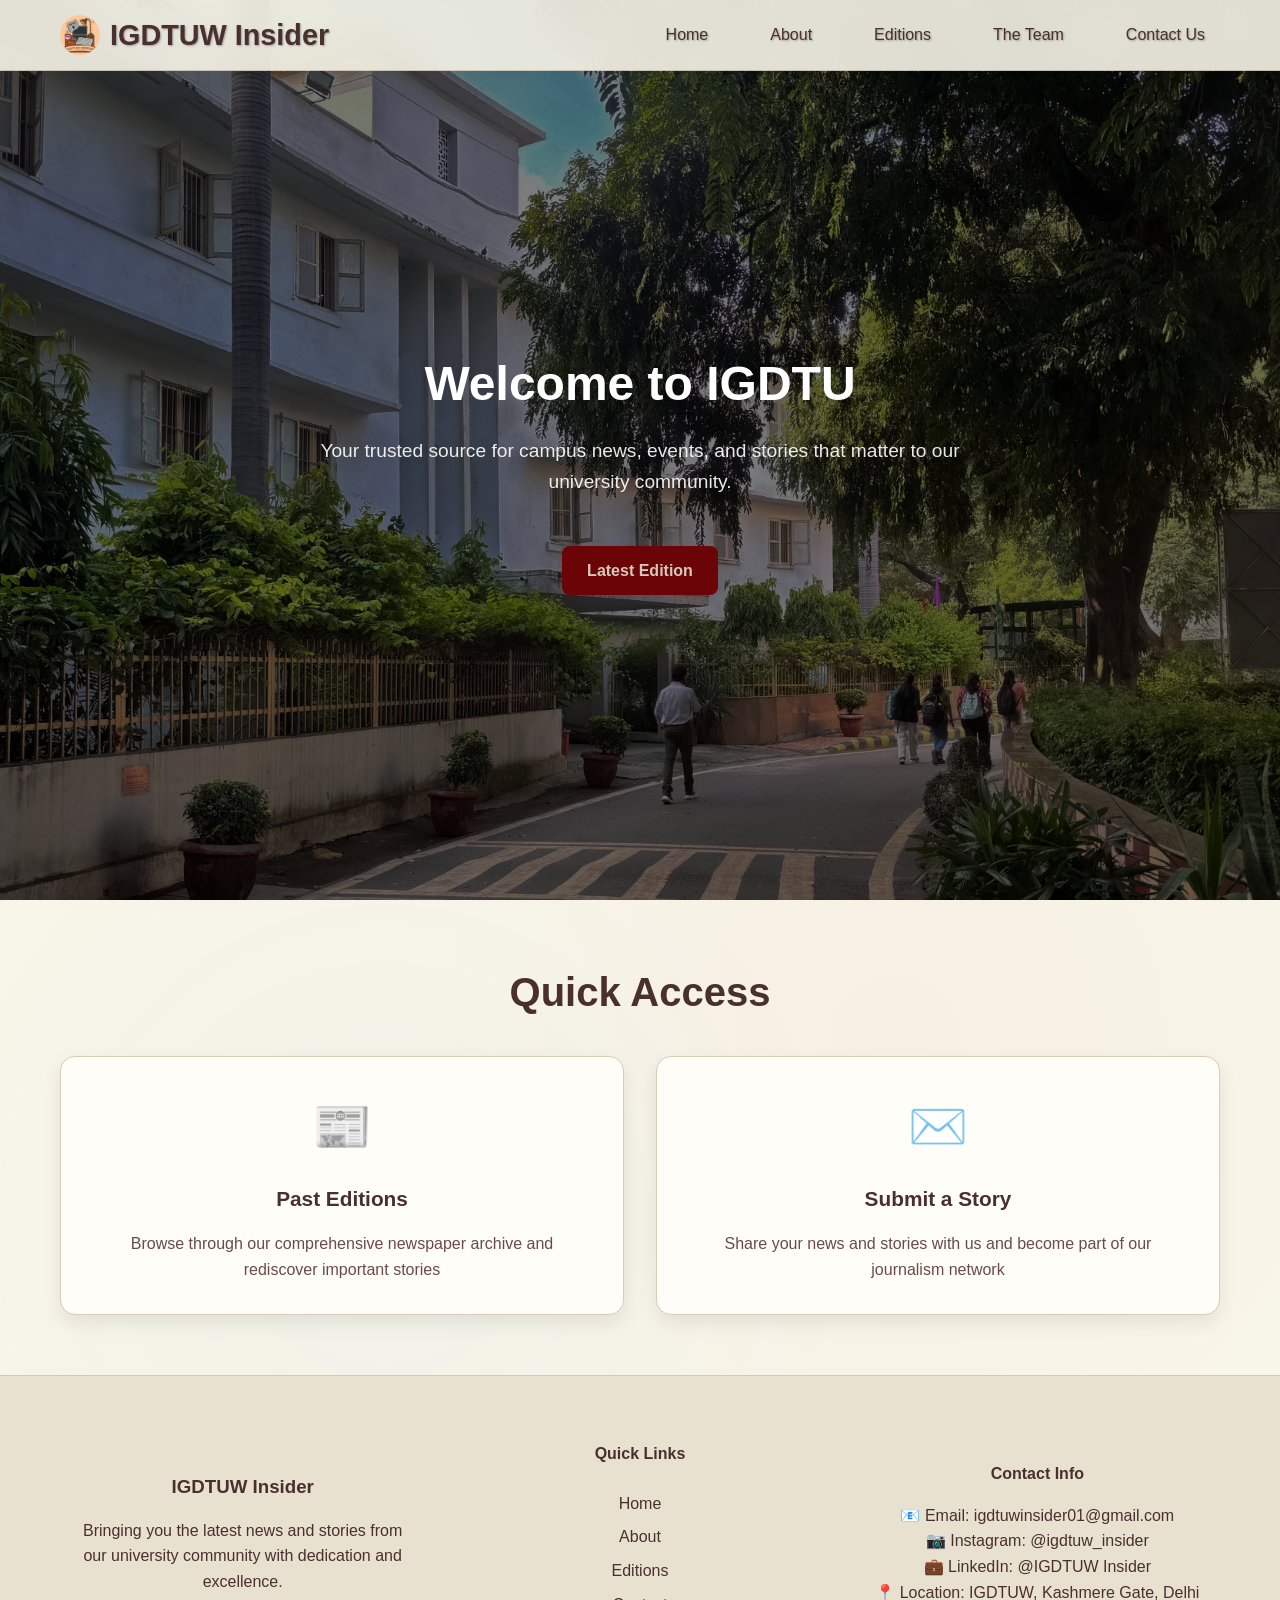
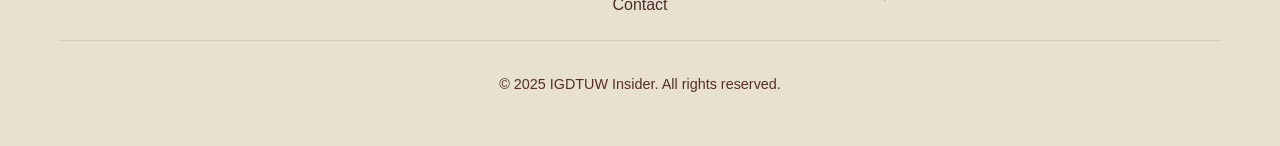
==== index.html @ 297fc85a "Updated" ====
<!DOCTYPE html>
<html lang="en">

<head>
    <meta charset="UTF-8">
    <meta name="viewport" content="width=device-width, initial-scale=1.0">
    <title>IGDTUW Insider - University Newspaper</title>
    <link rel="stylesheet" href="navbar.css">
    <link rel="stylesheet" href="footer.css">
    <link rel="stylesheet" href="style.css">
</head>

<body class="loading">
    <!-- Navigation -->
    <nav class="navbar">
        <div class="nav-container">
            <div class="logo">
                <img src="logo.jpg" alt="Logo" class="logo-img">
                <h2>IGDTUW Insider</h2>
            </div>
            <ul class="nav-menu">
                <li><a href="#home" class="nav-link">Home</a></li>
                <li><a href="pages/about/about.html" class="nav-link">About</a></li>
                <li><a href="pages/edition/edition.html" class="nav-link">Editions</a></li>
                <li><a href="pages/team/team.html" class="nav-link">The Team</a></li>
                <li><a href="pages/contact/contact.html" class="nav-link">Contact Us</a></li>
            </ul>
            <div class="hamburger">
                <span></span>
                <span></span>
                <span></span>
            </div>
        </div>
    </nav>

    <!-- Hero Section -->
    <section class="hero">
    <div class="hero-content">
        <h1 class="typing-text" id="typing-text">Welcome to IGDTUW Insider</h1>
        <p>Your trusted source for campus news, events, and stories that matter to our university community.</p>
        <div class="hero-buttons">
            <a href="pages/edition/edition.html" class="btn primary">Latest Edition</a>
        </div>
    </div>
</section>

    <!-- Quick Links -->
    <section class="quick-links">
        <div class="container">
            <h2 class="animate-on-scroll">Quick Access</h2>
            <div class="links-grid">
                <a href="pages/edition/edition.html" class="link-card animate-on-scroll">
                    <div class="link-icon">📰</div>
                    <h3>Past Editions</h3>
                    <p>Browse through our comprehensive newspaper archive and rediscover important stories</p>
                </a>
                <a href="pages/contact/contact.html" class="link-card animate-on-scroll">
                    <div class="link-icon">✉️</div>
                    <h3>Submit a Story</h3>
                    <p>Share your news and stories with us and become part of our journalism network</p>
                </a>
            </div>
        </div>
    </section>

    <!-- Footer -->
    <footer class="footer">
        <div class="container">
            <div class="footer-content">

                <div class="footer-section">
                    <h3>IGDTUW Insider</h3>
                    <p>Bringing you the latest news and stories from our university community with dedication and excellence.</p>
                </div>

                <div class="footer-section">
                    <h4>Quick Links</h4>
                    <ul>
                        <li><a href="index.html">Home</a></li>
                        <li><a href="pages/about/about.html">About</a></li>
                        <li><a href="pages/edition/edition.html">Editions</a></li>
                        <li><a href="pages/contact/contact.html">Contact</a></li>
                    </ul>
                </div>
                
                <div class="footer-section">
                    <h4>Contact Info</h4>
                    <p>📧 Email: <a href="mailto:igdtuwinsider01@gmail.com" class="contact-link">igdtuwinsider01@gmail.com</a></p>
                    <p>📷 Instagram: <a href="https://www.instagram.com/igdtuw_insider" target="_blank" class="contact-link">@igdtuw_insider</a></p>
                    <p>💼 LinkedIn: <a href="https://www.linkedin.com/company/igdtuw-insider/" target="_blank" class="contact-link">@IGDTUW Insider</a></p>
                    <p>📍 Location: IGDTUW, Kashmere Gate, Delhi</p>
                </div>
            </div>

            <div class="footer-bottom">
                <p>&copy; 2025 IGDTUW Insider. All rights reserved.</p>
            </div>
        </div>
    </footer>

    <script>
        // Dynamic Typing Animation
        const typingText = document.getElementById('typing-text');
        const texts = [
            'Welcome to IGDTUW Insider',
            'Your Campus News Hub',
            'Stories That Matter',
            'University Community Updates'
        ];
        let textIndex = 0;
        let charIndex = 0;
        let isDeleting = false;
        let typingSpeed = 100;

        function typeWriter() {
            const currentText = texts[textIndex];

            if (isDeleting) {
                typingText.textContent = currentText.substring(0, charIndex - 1);
                charIndex--;
                typingSpeed = 50;
            } else {
                typingText.textContent = currentText.substring(0, charIndex + 1);
                charIndex++;
                typingSpeed = 100;
            }

            if (!isDeleting && charIndex === currentText.length) {
                setTimeout(() => {
                    isDeleting = true;
                }, 2000);
            } else if (isDeleting && charIndex === 0) {
                isDeleting = false;
                textIndex = (textIndex + 1) % texts.length;
            }

            setTimeout(typeWriter, typingSpeed);
        }

        // Start typing animation after page loads
        setTimeout(() => {
            typeWriter();
        }, 1000);


        // Enhanced Mobile Menu Toggle with Animation
        const hamburger = document.querySelector('.hamburger');
        const navMenu = document.querySelector('.nav-menu');

        hamburger.addEventListener('click', function () {
            hamburger.classList.toggle('active');
            navMenu.classList.toggle('active');

            // Animate hamburger lines
            const spans = hamburger.querySelectorAll('span');
            if (hamburger.classList.contains('active')) {
                spans[0].style.transform = 'rotate(45deg) translate(9px, 9px)';
                spans[1].style.opacity = '0';
                spans[2].style.transform = 'rotate(-45deg) translate(7px, -6px)';
            } else {
                spans[0].style.transform = 'none';
                spans[1].style.opacity = '1';
                spans[2].style.transform = 'none';
            }
        });

        // Close mobile menu when clicking on a link
        document.querySelectorAll('.nav-link').forEach(n => n.addEventListener('click', () => {
            hamburger.classList.remove('active');
            navMenu.classList.remove('active');
            const spans = hamburger.querySelectorAll('span');
            spans[0].style.transform = 'none';
            spans[1].style.opacity = '1';
            spans[2].style.transform = 'none';
        }));

        // Smooth scrolling for anchor links
        document.querySelectorAll('a[href^="#"]').forEach(anchor => {
            anchor.addEventListener('click', function (e) {
                e.preventDefault();
                const target = document.querySelector(this.getAttribute('href'));
                if (target) {
                    target.scrollIntoView({
                        behavior: 'smooth',
                        block: 'start'
                    });
                }
            });
        });

        // Enhanced Navbar background on scroll
        window.addEventListener('scroll', function () {
            const navbar = document.querySelector('.navbar');
            const scrolled = window.pageYOffset;

            if (scrolled > 100) {
                navbar.style.background = 'var(--navbar-bg)';
                navbar.style.backdropFilter = 'blur(20px)';
                navbar.style.boxShadow = '0 4px 20px var(--shadow)';
            } else {
                navbar.style.background = 'var(--navbar-bg)';
                navbar.style.backdropFilter = 'blur(15px)';
                navbar.style.boxShadow = 'none';
            }

            // Reduced parallax effect for background
            const hero = document.querySelector('.hero');
            if (hero) {
                hero.style.transform = `translateY(${scrolled * 0.05}px)`;
            }
        });

        // Simplified Intersection Observer for scroll animations
        const observerOptions = {
            threshold: 0.1,
            rootMargin: '0px 0px -30px 0px'
        };

        const observer = new IntersectionObserver(function (entries) {
            entries.forEach(entry => {
                if (entry.isIntersecting) {
                    entry.target.classList.add('animated');
                }
            });
        }, observerOptions);

        // Observe elements for animation
        document.querySelectorAll('.animate-on-scroll').forEach(el => {
            observer.observe(el);
        });

        // Enhanced Loading Animation
        window.addEventListener('load', function () {
            document.body.classList.add('loaded');
        });

        // Simplified click effects without excessive animations
        document.querySelectorAll('.btn, .link-card, .story-card').forEach(element => {
            element.addEventListener('click', function (e) {
                // Simple scale effect
                this.style.transform = 'scale(0.98)';
                setTimeout(() => {
                    this.style.transform = '';
                }, 150);
            });
        });
    </script>
</body>

</html>
---- navbar.css ----
:root {
            /* Light Theme */
            --bg-primary: #f8f5e9;
            --bg-secondary: #f1e6cc87;
            --card-bg: #fffdf8;

            --text-primary: #4a2f2f;
            --text-secondary: #6a4a4a;
            --muted-text: #8b6c6c;

            --accent-primary: #7a2e3a;
            --accent-secondary: #9c3f4b;
            --accent-subtle: #c9a27e;

            --border-color: #d8cbb7;
            --shadow: rgba(0, 0, 0, 0.08);

            --navbar-bg: rgba(248, 245, 233, 0.9);
            --footer-bg: #e9e1d0;
            --footer-text: #4a2f2f;
        }

.navbar {
    position: fixed;
    top: 0;
    width: 100%;
    background: var(--navbar-bg);
    z-index: 1000;
    border-bottom: 1px solid rgba(139, 115, 85, 0.3);
    transition: background 0.3s ease, box-shadow 0.3s ease;
}

/* Glass effect variant */
.navbar.transparent {
    background: rgba(131, 100, 62, 0.9) !important;
    backdrop-filter: blur(50px);
}

.nav-container {
    max-width: 1200px;
    margin: 0 auto;
    padding: 0 20px;
    display: flex;
    justify-content: space-between;
    align-items: center;
    height: 70px;
}

/* Logo text */
.logo h2 {
    color: #4a2f2f;
    font-weight: 700;
    font-size: 1.8rem;
    transition: color 0.3s ease;
    text-shadow: 1px 1px 2px rgba(0,0,0,0.3); /* Better contrast on light brown */
}

/* Nav menu */
.nav-menu {
    display: flex;
    list-style: none;
    align-items: center;
    gap: 2rem;
}

/* Links */
.nav-link {
    text-decoration: none;
    color: #4a2f2f;
    font-weight: 500;
    transition: all 0.3s ease;
    position: relative;
    padding: 10px 15px;
    border-radius: 25px;
    text-shadow: 1px 1px 2px rgba(0,0,0,0.3); /* Better contrast */
}

/* Hover effect */
.nav-link:hover {
    color: #1b1710; /* Light cream color for better contrast */
    background-color: rgba(255, 255, 255, 0.011);
    transform: translateY(-2px);
}

.nav-link::after {
    content: '';
    position: absolute;
    bottom: -5px;
    left: 50%;
    transform: translateX(-50%);
    width: 0;
    height: 2px;
    background-color: #FFE4B5; /* Matching accent color */
    transition: width 0.3s ease;
}

.nav-link:hover::after {
    width: 80%;
}

/* Hamburger */
.hamburger {
    display: none;
    flex-direction: column;
    cursor: pointer;
    transition: transform 0.3s ease;
}

.hamburger span {
    width: 25px;
    height: 3px;
    background: #ffffff;
    margin: 3px 0;
    border-radius: 2px;
}

/* Logo */
.logo {
    display: flex;
    align-items: center;
    gap: 10px;
    transition: transform 0.3s ease;
}

.logo:hover {
    transform: scale(1.05);
}

.logo-img {
    height: 40px;
    width: auto;
    transition: transform 0.3s ease;
    border-radius: 50%;
}

.logo-img:hover {
    transform: rotate(360deg);
}

/* Mobile responsiveness */
@media (max-width: 768px) {
    .hamburger {
        display: flex;
    }
    
    .nav-menu {
        position: fixed;
        left: -100%;
        top: 70px;
        flex-direction: column;
        background-color: #8B7355;
        width: 100%;
        text-align: center;
        transition: 0.3s;
        box-shadow: 0 10px 27px rgba(0, 0, 0, 0.05);
        padding: 2rem 0;
    }
    
    .nav-menu.active {
        left: 0;
    }
    
    .nav-link {
        padding: 15px;
        display: block;
        width: 100%;
    }
}
---- footer.css ----
:root {
    --footer-bg: #e8d7c9;
    --footer-text: #2c2c2c;
    --footer-link: #4a2f2f;
    --footer-link-hover: #3498db;
    --footer-border: rgba(0, 0, 0, 0.1);
}

.footer {
    background: var(--footer-bg);
    padding: 50px 20px;
    border-top: 1px solid var(--footer-border);
    position: relative;
    overflow: hidden;
    color: var(--footer-text);
}

/* --- Grid layout --- */
.footer-content {
    display: grid;
    grid-template-columns: repeat(auto-fit, minmax(250px, 1fr));
    gap: 2rem;
    text-align: center;
    z-index: 2;
}

/* --- Sections --- */
.footer-content > div {
    display: flex;
    flex-direction: column;
    align-items: center;
    justify-content: center;
    transition: transform 0.3s ease, box-shadow 0.3s ease;
    padding: 15px;
    border-radius: 12px;
}

/* Subtle hover effect for symmetry */
.footer-content > div:hover {
    transform: translateY(-5px);
    box-shadow: 0 6px 20px rgba(0, 0, 0, 0.08);
}

/* --- Headings --- */
.footer h3, 
.footer h4 {
    margin-bottom: 1rem;
    font-weight: 700;
    color: var(--footer-link);
    transition: color 0.3s ease;
}

.footer h3:hover, 
.footer h4:hover {
    color: var(--footer-link-hover);
}

/* --- Links --- */
.footer a {
    color: var(--footer-link);
    text-decoration: none;
    transition: color 0.3s ease, transform 0.2s ease;
}

.footer a:hover {
    color: var(--footer-link-hover);
    transform: scale(1.05);
}

/* --- Quick links list --- */
.footer ul {
    list-style: none;
    padding: 0;
    margin: 0;
}

.footer ul li {
    margin: 0.5rem 0;
}

/* --- Footer bottom --- */
.footer-bottom {
    text-align: center;
    padding-top: 2rem;
    border-top: 1px solid var(--footer-border);
    color: rgba(47, 1, 1, 0.8);
    font-size: 0.9rem;
    animation: fadeInText 1s ease-out 0.5s both;
}

/* --- Animations --- */
@keyframes fadeInText {
    from { opacity: 0; transform: translateY(10px); }
    to { opacity: 1; transform: translateY(0); }
}

/* --- Responsiveness --- */
@media (max-width: 768px) {
    .footer-content {
        grid-template-columns: 1fr; /* stack sections vertically */
        text-align: center;
    }

    .footer-content > div {
        margin-bottom: 1.5rem;
    }
}
---- style.css ----
* {
    margin: 0;
    padding: 0;
    box-sizing: border-box;
}

:root {
    /* Light Theme */
    --bg-primary: #f8f5e9;
    --bg-secondary: #e9e1d0;
    --card-bg: #fffdf8;
    --text-primary: #4a2f2f;
    --text-secondary: #6a4a4a;
    --muted-text: #8b6c6c;
    --accent-primary: #7a2e3a;
    --accent-secondary: #9c3f4b;
    --accent-subtle: #c9a27e;
    --border-color: #d8cbb7;
    --shadow: rgba(0, 0, 0, 0.08);
    --navbar-bg: rgba(248, 245, 233, 0.9);
    --footer-bg: #e9e1d0;
    --footer-text:  #4a2f2f;

}

/* [data-theme="dark"] {
    --bg-primary: #1a1a1a;
    --bg-secondary: #2c2c2c;
    --text-primary: #ffffff;
    --text-secondary: #b0b0b0;
    --accent-primary: #4a90e2;
    --accent-secondary: #ff6b6b;
    --border-color: #3a3a3a;
    --card-bg: #2c2c2c;
    --shadow: rgba(0, 0, 0, 0.3);
    --navbar-bg: rgba(30, 30, 30, 0.95);
    --footer-bg: #1e272e;
    --footer-text: #ddd;
} */

body {
    font-family: 'Segoe UI', Tahoma, Geneva, Verdana, sans-serif;
    line-height: 1.6;
    background-color: var(--bg-primary);
    color: var(--text-primary);
    transition: all 0.3s ease;
    overflow-x: hidden;
}

.container {
    max-width: 1200px;
    margin: 0 auto;
    padding: 0 20px;
}

/* Hero Section */
/* HERO SECTION */
.hero {
    position: relative;
    width: 100%;
    height: 100vh;
    background: url("bg.jpg") no-repeat center center / cover;
    display: flex;
    align-items: center;
    justify-content: center;
    padding: 100px 20px 50px;
    overflow: hidden;
}

/* Dark overlay */
.hero::before {
    content: "";
    position: absolute;
    top: 0;
    left: 0;
    width: 100%;
    height: 100%;
    background: rgba(0, 0, 0, 0.5); /* Adjust opacity for more/less darkness */
    z-index: 0;
}

/* Hero content */
.hero-content {
    position: relative;
    z-index: 2;
    max-width: 900px;
    text-align: center;
    color: #fff;
    display: flex;
    flex-direction: column;
    gap: 1.5rem;
    animation: fadeIn 1.5s ease-in-out;
}

.hero-content h1 {
    font-size: 3rem;
    font-weight: 700;
    line-height: 1.2;
}

.hero-content p {
    font-size: 1.2rem;
    max-width: 700px;
    margin: 0 auto;
    opacity: 0.9;
}

/* Buttons */
.hero-buttons {
    display: flex;
    gap: 1rem;
    justify-content: center;
    margin-top: 1.5rem;
}

.hero-buttons .btn {
    padding: 12px 25px;
    font-size: 1rem;
    font-weight: 600;
    text-decoration: none;
    border-radius: 8px;
    transition: 0.3s ease;
}

.hero-buttons .btn.primary {
    background: #6a0407;
    color: #d6c8bd;
    border: none;
}

.hero-buttons .btn.primary:hover {
    background: #9a0d1b;
}

.hero-buttons .btn.secondary {
    background: transparent;
    color: #fff;
    border: 2px solid #fff;
}

.hero-buttons .btn.secondary:hover {
    background: rgba(255, 255, 255, 0.2);
}

/* Animation for fade-in effect */
@keyframes fadeIn {
    0% {
        opacity: 0;
        transform: translateY(20px);
    }
    100% {
        opacity: 1;
        transform: translateY(0);
    }
}

/* Responsive */
@media (max-width: 768px) {
    .hero-content h1 {
        font-size: 2rem;
    }
    .hero-content p {
        font-size: 1rem;
    }
    .hero-buttons {
        flex-direction: column;
    }
    .hero-buttons .btn {
        width: 100%;
        text-align: center;
    }
}


/* Quick Links Section */
.quick-links {
    padding: 60px 20px;
    background: var(--bg-primary);
    position: relative;
    overflow: hidden;
}

.quick-links::before {
    content: '';
    position: absolute;
    top: 0;
    left: 0;
    right: 0;
    bottom: 0;
    background: radial-gradient(circle at 30% 70%, rgba(52, 152, 219, 0.03), transparent 50%),
        radial-gradient(circle at 70% 30%, rgba(231, 76, 60, 0.03), transparent 50%);
    animation: backgroundPulse 12s ease-in-out infinite;
}

@keyframes backgroundPulse {

    0%,
    100% {
        opacity: 0.3;
    }

    50% {
        opacity: 0.6;
    }
}

.quick-links h2 {
    text-align: center;
    font-size: 2.5rem;
    margin-bottom: 2rem;
    color: var(--text-primary);
    position: relative;
    z-index: 2;
    animation: fadeInDown 0.8s ease-out;
}

.links-grid {
    display: grid;
    grid-template-columns: repeat(auto-fit, minmax(250px, 1fr));
    gap: 2rem;
    position: relative;
    z-index: 2;
}

.link-card {
    background: var(--card-bg);
    padding: 2rem;
    border-radius: 15px;
    text-align: center;
    text-decoration: none;
    color: var(--text-primary);
    box-shadow: 0 8px 20px var(--shadow);
    transition: all 0.3s ease;
    border: 1px solid var(--border-color);
    position: relative;
    overflow: hidden;
    animation: fadeInUp 0.6s ease-out;
    transform: translateY(0);
    opacity: 1;
}

.link-card:nth-child(1) {
    animation-delay: 0.1s;
}

.link-card:nth-child(2) {
    animation-delay: 0.2s;
}

.link-card:nth-child(3) {
    animation-delay: 0.3s;
}

.link-card::before {
    content: '';
    position: absolute;
    top: 0;
    left: 0;
    right: 0;
    height: 4px;
    background: linear-gradient(90deg, var(--accent-primary), var(--accent-secondary));
    transform: scaleX(0);
    transition: transform 0.4s ease;
    transform-origin: left;
}

.link-card:hover::before {
    transform: scaleX(1);
}

.link-card:hover {
    transform: translateY(-5px);
    box-shadow: 0 15px 30px rgba(52, 152, 219, 0.2);
    border-color: var(--accent-primary);
}

.link-icon {
    font-size: 3rem;
    margin-bottom: 1rem;
    transition: all 0.3s ease;
    position: relative;
    z-index: 2;
}

.link-card:hover .link-icon {
    transform: scale(1.1);
    color: var(--accent-primary);
}

.link-card h3 {
    font-size: 1.3rem;
    margin-bottom: 1rem;
    color: var(--text-primary);
    transition: all 0.3s ease;
    position: relative;
    z-index: 2;
}

.link-card:hover h3 {
    color: var(--accent-primary);
}

.link-card p {
    color: var(--text-secondary);
    line-height: 1.6;
    transition: all 0.3s ease;
    position: relative;
    z-index: 2;
}

.link-card:hover p {
    color: var(--text-primary);
}

/* Responsive Design */
@media (max-width: 768px) {
    .hamburger {
        display: flex;
    }

    .nav-menu {
        position: fixed;
        left: -100%;
        top: 70px;
        flex-direction: column;
        background-color: var(--navbar-bg);
        width: 100%;
        text-align: center;
        transition: 0.3s;
        box-shadow: 0 10px 27px var(--shadow);
        padding: 2rem 0;
        backdrop-filter: blur(15px);
    }

    .nav-menu.active {
        left: 0;
        animation: slideInRight 0.3s ease-out;
    }

    .hero-content {
        grid-template-columns: 1fr;
        text-align: center;
        gap: 2rem;
    }

    .hero-content h1 {
        font-size: 2.5rem;
    }

    .newspaper-mockup {
        width: 250px;
        height: 330px;
    }

    .stories-grid,
    .links-grid {
        grid-template-columns: 1fr;
    }

    .hero {
        padding: 80px 20px 40px;
    }

    .social-links {
        justify-content: center;
    }
}

/* Scroll Animations */
.animate-on-scroll {
    opacity: 0;
    transform: translateY(30px);
    transition: all 0.6s ease-out;
}

.animate-on-scroll.animated {
    opacity: 1;
    transform: translateY(0);
}

/* Custom Scrollbar */
::-webkit-scrollbar {
    width: 8px;
}

::-webkit-scrollbar-track {
    background: var(--bg-secondary);
}

::-webkit-scrollbar-thumb {
    background: linear-gradient(45deg, var(--accent-primary), var(--accent-secondary));
    border-radius: 10px;
}

::-webkit-scrollbar-thumb:hover {
    background: linear-gradient(45deg, var(--accent-secondary), var(--accent-primary));
}

/* Loading Animation */
.loading {
    opacity: 0;
    animation: fadeIn 1s ease-out forwards;
}

@keyframes fadeIn {
    to {
        opacity: 1;
    }
}

@keyframes fadeInUp {
    from {
        opacity: 0;
        transform: translateY(20px);
    }

    to {
        opacity: 1;
        transform: translateY(0);
    }
}

@keyframes fadeInText {
    from {
        opacity: 0;
        transform: translateY(10px);
    }

    to {
        opacity: 1;
        transform: translateY(0);
    }
}
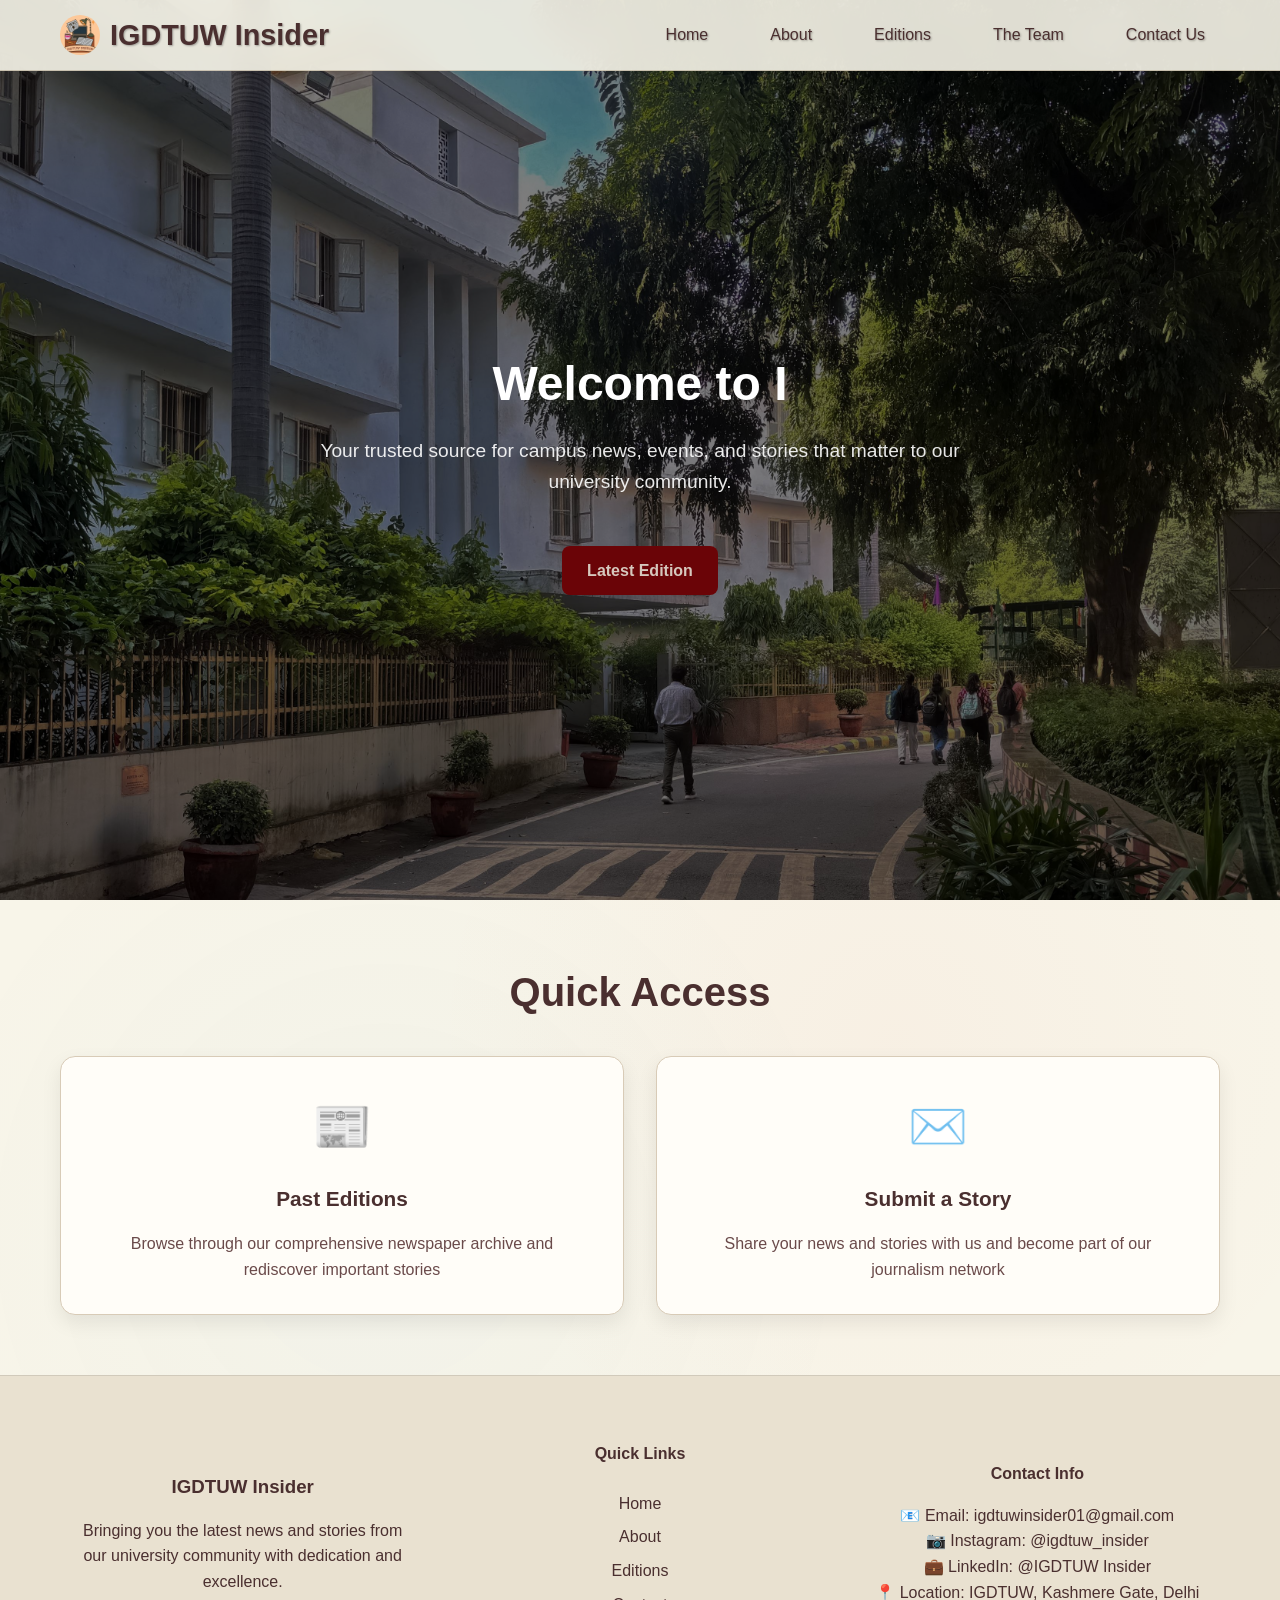
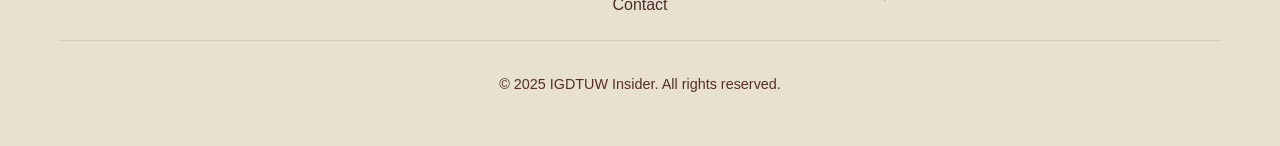
==== commit 86383949: "Updated" ====
--- a/index.html
+++ b/index.html
@@ -19,7 +19,7 @@
                 <h2>IGDTUW Insider</h2>
             </div>
             <ul class="nav-menu">
-                <li><a href="#home" class="nav-link">Home</a></li>
+                <li><a href="index.html" class="nav-link">Home</a></li>
                 <li><a href="pages/about/about.html" class="nav-link">About</a></li>
                 <li><a href="pages/edition/edition.html" class="nav-link">Editions</a></li>
                 <li><a href="pages/team/team.html" class="nav-link">The Team</a></li>
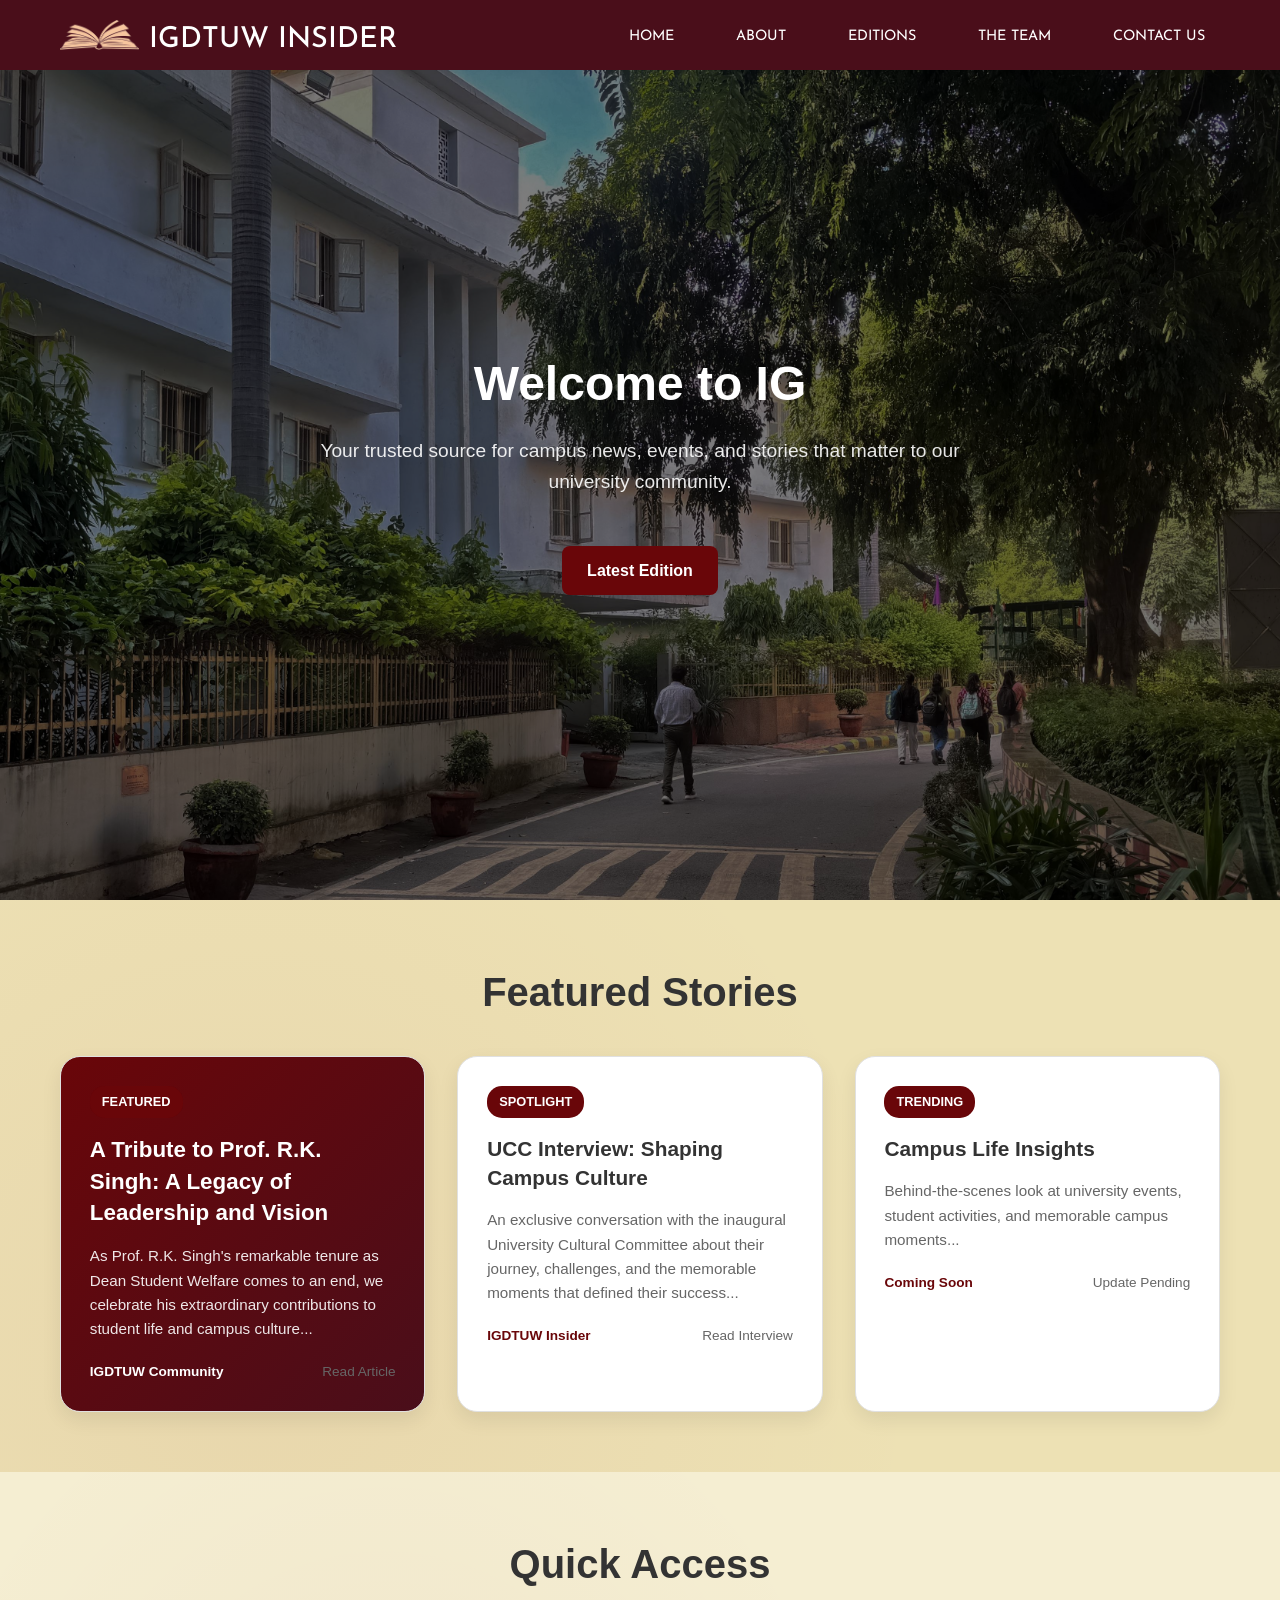
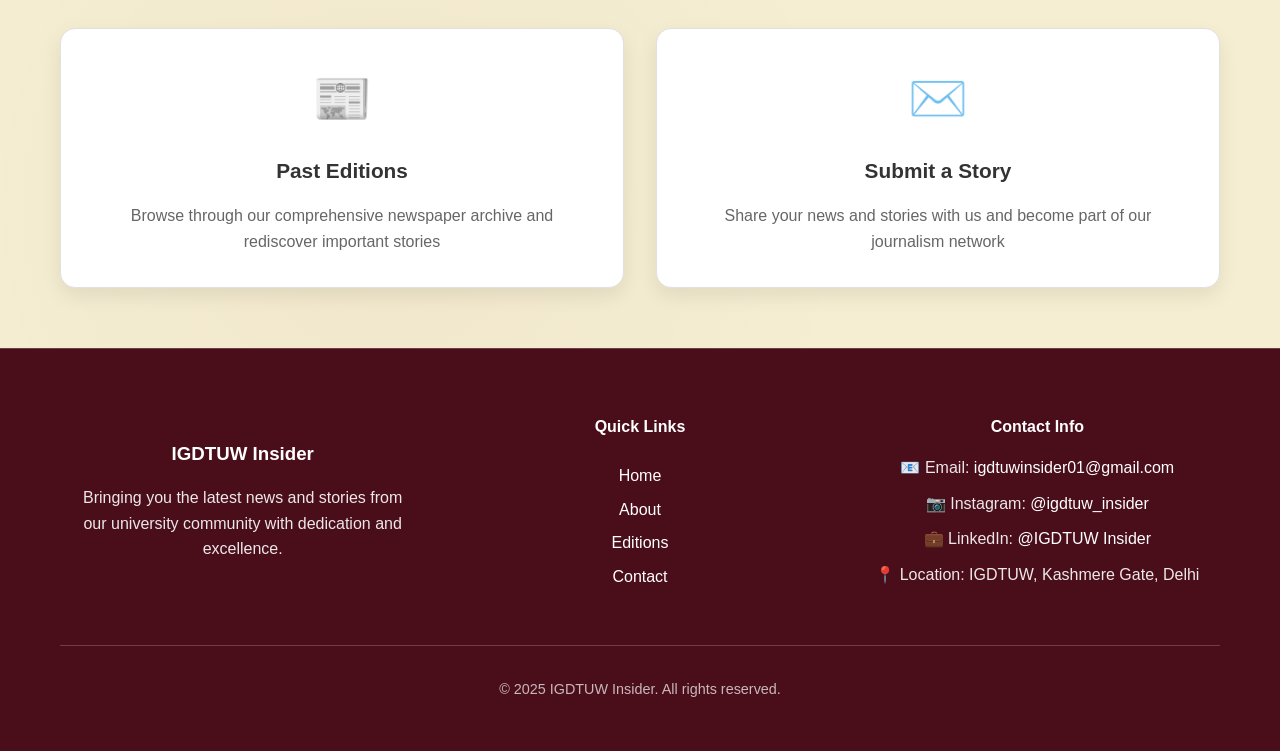
==== commit c6702818: "updated" ====
--- a/index.html
+++ b/index.html
@@ -5,9 +5,12 @@
     <meta charset="UTF-8">
     <meta name="viewport" content="width=device-width, initial-scale=1.0">
     <title>IGDTUW Insider - University Newspaper</title>
+    <style>
+        @import url('https://fonts.googleapis.com/css2?family=Josefin+Sans:ital,wght@0,100..700;1,100..700&display=swap');
+    </style>
     <link rel="stylesheet" href="navbar.css">
+    <link rel="stylesheet" href="style.css">
     <link rel="stylesheet" href="footer.css">
-    <link rel="stylesheet" href="style.css">
 </head>
 
 <body class="loading">
@@ -15,15 +18,15 @@
     <nav class="navbar">
         <div class="nav-container">
             <div class="logo">
-                <img src="logo.jpg" alt="Logo" class="logo-img">
-                <h2>IGDTUW Insider</h2>
+                <img src="secondary-logo.png" alt="Logo" class="logo-img">
+                <h2 style="padding-top:10px;">IGDTUW INSIDER</h2>
             </div>
             <ul class="nav-menu">
-                <li><a href="index.html" class="nav-link">Home</a></li>
-                <li><a href="pages/about/about.html" class="nav-link">About</a></li>
-                <li><a href="pages/edition/edition.html" class="nav-link">Editions</a></li>
-                <li><a href="pages/team/team.html" class="nav-link">The Team</a></li>
-                <li><a href="pages/contact/contact.html" class="nav-link">Contact Us</a></li>
+                <li><a href="index.html" class="nav-link">HOME</a></li>
+                <li><a href="pages/about/about.html" class="nav-link">ABOUT</a></li>
+                <li><a href="pages/edition/edition.html" class="nav-link">EDITIONS</a></li>
+                <li><a href="pages/team/team.html" class="nav-link">THE TEAM</a></li>
+                <li><a href="pages/contact/contact.html" class="nav-link">CONTACT US</a></li>
             </ul>
             <div class="hamburger">
                 <span></span>
@@ -35,14 +38,55 @@
 
     <!-- Hero Section -->
     <section class="hero">
-    <div class="hero-content">
-        <h1 class="typing-text" id="typing-text">Welcome to IGDTUW Insider</h1>
-        <p>Your trusted source for campus news, events, and stories that matter to our university community.</p>
-        <div class="hero-buttons">
-            <a href="pages/edition/edition.html" class="btn primary">Latest Edition</a>
-        </div>
-    </div>
-</section>
+        <div class="hero-content">
+            <h1 class="typing-text" id="typing-text">Welcome to IGDTUW Insider</h1>
+            <p>Your trusted source for campus news, events, and stories that matter to our university community.</p>
+            <div class="hero-buttons">
+                <a href="pages/edition/edition.html" class="btn primary">Latest Edition</a>
+            </div>
+        </div>
+    </section>
+
+    <!-- Featured Stories Section -->
+    <section class="featured-stories">
+        <div class="container">
+            <h2 class="animate-on-scroll">Featured Stories</h2>
+            <div class="featured-grid">
+                <a href="prof-rk-singh.html" class="featured-card main-story animate-on-scroll">
+                    <div class="feature-badge">FEATURED</div>
+                    <h3>A Tribute to Prof. R.K. Singh: A Legacy of Leadership and Vision</h3>
+                    <p>As Prof. R.K. Singh's remarkable tenure as Dean Student Welfare comes to an end, we celebrate his
+                        extraordinary contributions to student life and campus culture...</p>
+                    <div class="story-meta">
+                        <span class="story-author">IGDTUW Community</span>
+                        <span class="story-date">Read Article</span>
+                    </div>
+                </a>
+
+                <a href="ucc-interview.html" class="featured-card animate-on-scroll">
+                    <div class="feature-badge">SPOTLIGHT</div>
+                    <h3>UCC Interview: Shaping Campus Culture</h3>
+                    <p>An exclusive conversation with the inaugural University Cultural Committee about their journey,
+                        challenges, and the memorable moments that defined their success...</p>
+                    <div class="story-meta">
+                        <span class="story-author">IGDTUW Insider</span>
+                        <span class="story-date">Read Interview</span>
+                    </div>
+                </a>
+
+                <div class="featured-card animate-on-scroll" onclick="showUpdateMessage(this)">
+                    <div class="feature-badge">TRENDING</div>
+                    <h3>Campus Life Insights</h3>
+                    <p>Behind-the-scenes look at university events, student activities, and memorable campus moments...
+                    </p>
+                    <div class="story-meta">
+                        <span class="story-author">Coming Soon</span>
+                        <span class="story-date">Update Pending</span>
+                    </div>
+                </div>
+            </div>
+        </div>
+    </section>
 
     <!-- Quick Links -->
     <section class="quick-links">
@@ -70,7 +114,8 @@
 
                 <div class="footer-section">
                     <h3>IGDTUW Insider</h3>
-                    <p>Bringing you the latest news and stories from our university community with dedication and excellence.</p>
+                    <p>Bringing you the latest news and stories from our university community with dedication and
+                        excellence.</p>
                 </div>
 
                 <div class="footer-section">
@@ -82,12 +127,15 @@
                         <li><a href="pages/contact/contact.html">Contact</a></li>
                     </ul>
                 </div>
-                
+
                 <div class="footer-section">
                     <h4>Contact Info</h4>
-                    <p>📧 Email: <a href="mailto:igdtuwinsider01@gmail.com" class="contact-link">igdtuwinsider01@gmail.com</a></p>
-                    <p>📷 Instagram: <a href="https://www.instagram.com/igdtuw_insider" target="_blank" class="contact-link">@igdtuw_insider</a></p>
-                    <p>💼 LinkedIn: <a href="https://www.linkedin.com/company/igdtuw-insider/" target="_blank" class="contact-link">@IGDTUW Insider</a></p>
+                    <p>📧 Email: <a href="mailto:igdtuwinsider01@gmail.com"
+                            class="contact-link">igdtuwinsider01@gmail.com</a></p>
+                    <p>📷 Instagram: <a href="https://www.instagram.com/igdtuw_insider" target="_blank"
+                            class="contact-link">@igdtuw_insider</a></p>
+                    <p>💼 LinkedIn: <a href="https://www.linkedin.com/company/igdtuw-insider/" target="_blank"
+                            class="contact-link">@IGDTUW Insider</a></p>
                     <p>📍 Location: IGDTUW, Kashmere Gate, Delhi</p>
                 </div>
             </div>
@@ -117,7 +165,6 @@
 
             if (isDeleting) {
                 typingText.textContent = currentText.substring(0, charIndex - 1);
-                charIndex--;
                 typingSpeed = 50;
             } else {
                 typingText.textContent = currentText.substring(0, charIndex + 1);
@@ -237,13 +284,31 @@
         // Simplified click effects without excessive animations
         document.querySelectorAll('.btn, .link-card, .story-card').forEach(element => {
             element.addEventListener('click', function (e) {
-                // Simple scale effect
                 this.style.transform = 'scale(0.98)';
                 setTimeout(() => {
                     this.style.transform = '';
                 }, 150);
             });
         });
+        // Featured Stories Click Handler for "Coming Soon" items
+        function showUpdateMessage(element) {
+            const originalContent = element.innerHTML;
+            element.style.background = 'var(--accent-primary)';
+            element.style.color = 'white';
+            element.innerHTML = `
+                <div style="text-align: center; padding: 2rem;">
+                    <div style="font-size: 2rem; margin-bottom: 1rem;">📝</div>
+                    <h3 style="color: white; margin-bottom: 1rem;">Content Coming Soon!</h3>
+                    <p style="color: rgba(255,255,255,0.9); margin-bottom: 0;">This story will be updated with fresh content soon. Stay tuned!</p>
+                </div>
+            `;
+
+            setTimeout(() => {
+                element.innerHTML = originalContent;
+                element.style.background = '';
+                element.style.color = '';
+            }, 3000);
+        }
     </script>
 </body>
 
--- a/navbar.css
+++ b/navbar.css
@@ -1,39 +1,51 @@
 :root {
-            /* Light Theme */
-            --bg-primary: #f8f5e9;
-            --bg-secondary: #f1e6cc87;
-            --card-bg: #fffdf8;
-
-            --text-primary: #4a2f2f;
-            --text-secondary: #6a4a4a;
-            --muted-text: #8b6c6c;
-
-            --accent-primary: #7a2e3a;
-            --accent-secondary: #9c3f4b;
-            --accent-subtle: #c9a27e;
-
-            --border-color: #d8cbb7;
-            --shadow: rgba(0, 0, 0, 0.08);
-
-            --navbar-bg: rgba(248, 245, 233, 0.9);
-            --footer-bg: #e9e1d0;
-            --footer-text: #4a2f2f;
-        }
+    --bg-primary: #FEFDF7;
+    --bg-secondary: #FDFDF7;
+    --card-bg: #FEFDF7;
+
+    --text-primary: #690609;
+    --text-secondary: #690609;
+    --muted-text: #792022;
+
+    --accent-primary: #690609;
+    --accent-secondary: #792022;
+    --accent-subtle: #DFD6D0;
+
+    --border-color: #DFD6D0;
+    --shadow: rgba(121, 32, 34, 0.15);
+
+    --navbar-bg: #8B1538;
+    --navbar-text: #FFFFFF;
+    --navbar-hover: #A01A44;
+    
+    --footer-bg: #8B1538;
+    --footer-text: #FFFFFF;
+    --neutral: #DFD6D0;
+}
 
 .navbar {
     position: fixed;
     top: 0;
     width: 100%;
-    background: var(--navbar-bg);
+    background-color: #4A0E1A !important;
+    background: #4A0E1A !important;
+    opacity: 1 !important;
     z-index: 1000;
-    border-bottom: 1px solid rgba(139, 115, 85, 0.3);
-    transition: background 0.3s ease, box-shadow 0.3s ease;
-}
-
-/* Glass effect variant */
+    border-bottom: none;
+    transition: none;
+    box-shadow: 0 2px 8px rgba(0, 0, 0, 0.5);
+}
+
+/* Remove ALL transparency - force solid background */
 .navbar.transparent {
-    background: rgba(131, 100, 62, 0.9) !important;
-    backdrop-filter: blur(50px);
+    background-color: #4A0E1A !important;
+    background: #4A0E1A !important;
+    backdrop-filter: none !important;
+    opacity: 1 !important;
+}
+
+.navbar * {
+    opacity: 1 !important;
 }
 
 .nav-container {
@@ -48,11 +60,17 @@
 
 /* Logo text */
 .logo h2 {
-    color: #4a2f2f;
-    font-weight: 700;
+    color: var(--navbar-text);
+    font-family: "Josefin Sans", sans-serif;
+    font-weight: 500;
     font-size: 1.8rem;
     transition: color 0.3s ease;
-    text-shadow: 1px 1px 2px rgba(0,0,0,0.3); /* Better contrast on light brown */
+    text-shadow: none;
+}
+
+.logo h2:hover {
+    color: #FFE4E1;
+    transform: scale(1.02);
 }
 
 /* Nav menu */
@@ -66,19 +84,21 @@
 /* Links */
 .nav-link {
     text-decoration: none;
-    color: #4a2f2f;
-    font-weight: 500;
+    color: var(--navbar-text);
+    font-weight: 400;
+    font-family: "Josefin Sans", sans-serif;
+    font-size: 0.9rem;
     transition: all 0.3s ease;
     position: relative;
     padding: 10px 15px;
-    border-radius: 25px;
-    text-shadow: 1px 1px 2px rgba(0,0,0,0.3); /* Better contrast */
+    border-radius: 6px;
+    text-shadow: none;
 }
 
 /* Hover effect */
 .nav-link:hover {
-    color: #1b1710; /* Light cream color for better contrast */
-    background-color: rgba(255, 255, 255, 0.011);
+    color: #FFFFFF;
+    background-color: rgba(255, 255, 255, 0.1);
     transform: translateY(-2px);
 }
 
@@ -90,12 +110,18 @@
     transform: translateX(-50%);
     width: 0;
     height: 2px;
-    background-color: #FFE4B5; /* Matching accent color */
+    background-color: #FFFFFF;
     transition: width 0.3s ease;
 }
 
 .nav-link:hover::after {
     width: 80%;
+}
+
+/* Active link styling */
+.nav-link.active {
+    color: #FFFFFF;
+    background-color: rgba(255, 255, 255, 0.15);
 }
 
 /* Hamburger */
@@ -109,9 +135,14 @@
 .hamburger span {
     width: 25px;
     height: 3px;
-    background: #ffffff;
+    background: var(--navbar-text);
     margin: 3px 0;
     border-radius: 2px;
+    transition: all 0.3s ease;
+}
+
+.hamburger:hover span {
+    background: #FFFFFF;
 }
 
 /* Logo */
@@ -119,22 +150,16 @@
     display: flex;
     align-items: center;
     gap: 10px;
-    transition: transform 0.3s ease;
-}
-
-.logo:hover {
-    transform: scale(1.05);
 }
 
 .logo-img {
-    height: 40px;
+    height: 30px;
     width: auto;
-    transition: transform 0.3s ease;
-    border-radius: 50%;
 }
 
 .logo-img:hover {
     transform: rotate(360deg);
+    border-color: #FFFFFF;
 }
 
 /* Mobile responsiveness */
@@ -148,21 +173,51 @@
         left: -100%;
         top: 70px;
         flex-direction: column;
-        background-color: #8B7355;
+        --navbar-bg: #4A0E1A !important;
         width: 100%;
         text-align: center;
         transition: 0.3s;
-        box-shadow: 0 10px 27px rgba(0, 0, 0, 0.05);
+        box-shadow: 0 10px 27px rgba(0, 0, 0, 0.3);
         padding: 2rem 0;
+        backdrop-filter: none !important;
+        opacity: 1 !important;
     }
     
     .nav-menu.active {
         left: 0;
+        animation: slideInRight 0.3s ease-out;
+    }
+    
+    @keyframes slideInRight {
+        from {
+            opacity: 0;
+            transform: translateX(-100px);
+        }
+        to {
+            opacity: 1;
+            transform: translateX(0);
+        }
     }
     
     .nav-link {
-        padding: 15px;
+        padding: 15px 20px;
         display: block;
         width: 100%;
+        margin: 0.5rem 0;
+        border-radius: 12px;
+        color: var(--navbar-text);
+        border: 1px solid transparent;
+        transition: all 0.4s cubic-bezier(0.4, 0, 0.2, 1);
+    }
+    
+    .nav-link:hover {
+        background: rgba(255, 255, 255, 0.15);
+        backdrop-filter: blur(10px);
+        border: 1px solid rgba(255, 255, 255, 0.2);
+        box-shadow: 
+            0 4px 15px rgba(255, 255, 255, 0.1),
+            inset 0 1px 0 rgba(255, 255, 255, 0.3);
+        color: #FFFFFF;
+        transform: scale(1.02);
     }
 }
--- a/style.css
+++ b/style.css
@@ -5,38 +5,21 @@
 }
 
 :root {
-    /* Light Theme */
-    --bg-primary: #f8f5e9;
-    --bg-secondary: #e9e1d0;
-    --card-bg: #fffdf8;
-    --text-primary: #4a2f2f;
-    --text-secondary: #6a4a4a;
-    --muted-text: #8b6c6c;
-    --accent-primary: #7a2e3a;
-    --accent-secondary: #9c3f4b;
-    --accent-subtle: #c9a27e;
-    --border-color: #d8cbb7;
+    --bg-primary: #f5eed2;
+    --bg-secondary: #f8f8f8;
+    --card-bg: #ffffff;
+    --text-primary: #333333;
+    --text-secondary: #666666;
+    --muted-text: #999999;
+    --accent-primary: #690609;
+    --accent-secondary: #4a0e1a;
+    --accent-subtle: #8b1519;
+    --border-color: #e0e0e0;
     --shadow: rgba(0, 0, 0, 0.08);
-    --navbar-bg: rgba(248, 245, 233, 0.9);
-    --footer-bg: #e9e1d0;
-    --footer-text:  #4a2f2f;
-
-}
-
-/* [data-theme="dark"] {
-    --bg-primary: #1a1a1a;
-    --bg-secondary: #2c2c2c;
-    --text-primary: #ffffff;
-    --text-secondary: #b0b0b0;
-    --accent-primary: #4a90e2;
-    --accent-secondary: #ff6b6b;
-    --border-color: #3a3a3a;
-    --card-bg: #2c2c2c;
-    --shadow: rgba(0, 0, 0, 0.3);
-    --navbar-bg: rgba(30, 30, 30, 0.95);
-    --footer-bg: #1e272e;
-    --footer-text: #ddd;
-} */
+    --navbar-bg: #690609;
+    --footer-bg: #4a0e1a;
+    --footer-text: white;
+}
 
 body {
     font-family: 'Segoe UI', Tahoma, Geneva, Verdana, sans-serif;
@@ -54,7 +37,6 @@
 }
 
 /* Hero Section */
-/* HERO SECTION */
 .hero {
     position: relative;
     width: 100%;
@@ -75,7 +57,8 @@
     left: 0;
     width: 100%;
     height: 100%;
-    background: rgba(0, 0, 0, 0.5); /* Adjust opacity for more/less darkness */
+    background: rgba(0, 0, 0, 0.5);
+    /* Adjust opacity for more/less darkness */
     z-index: 0;
 }
 
@@ -123,13 +106,13 @@
 }
 
 .hero-buttons .btn.primary {
-    background: #6a0407;
-    color: #d6c8bd;
+    background: #690609;
+    color: #ffffff;
     border: none;
 }
 
 .hero-buttons .btn.primary:hover {
-    background: #9a0d1b;
+    background: #8b1519;
 }
 
 .hero-buttons .btn.secondary {
@@ -148,6 +131,7 @@
         opacity: 0;
         transform: translateY(20px);
     }
+
     100% {
         opacity: 1;
         transform: translateY(0);
@@ -159,15 +143,27 @@
     .hero-content h1 {
         font-size: 2rem;
     }
+
     .hero-content p {
         font-size: 1rem;
     }
+
     .hero-buttons {
         flex-direction: column;
-    }
+        align-items: center;
+    }
+
     .hero-buttons .btn {
-        width: 100%;
+        width: auto;
+        /* fits content */
+        min-width: 140px;
+        /* ensures it's not too small */
+        max-width: 250px;
+        /* prevents it from being too wide */
         text-align: center;
+        margin: 0.5rem auto;
+        /* keeps it centered with spacing */
+        display: block;
     }
 }
 
@@ -187,8 +183,8 @@
     left: 0;
     right: 0;
     bottom: 0;
-    background: radial-gradient(circle at 30% 70%, rgba(52, 152, 219, 0.03), transparent 50%),
-        radial-gradient(circle at 70% 30%, rgba(231, 76, 60, 0.03), transparent 50%);
+    background: radial-gradient(circle at 30% 70%, rgba(105, 6, 9, 0.03), transparent 50%);
+    /* radial-gradient(circle at 70% 30%, rgba(74, 14, 26, 0.03), transparent 50%); */
     animation: backgroundPulse 12s ease-in-out infinite;
 }
 
@@ -270,7 +266,7 @@
 
 .link-card:hover {
     transform: translateY(-5px);
-    box-shadow: 0 15px 30px rgba(52, 152, 219, 0.2);
+    box-shadow: 0 15px 30px rgba(105, 6, 9, 0.2);
     border-color: var(--accent-primary);
 }
 
@@ -430,4 +426,366 @@
         opacity: 1;
         transform: translateY(0);
     }
+}
+
+/* Featured Stories Section */
+.featured-stories {
+    padding: 60px 20px;
+    background: #ede1b4;
+    position: relative;
+    overflow: hidden;
+}
+
+.featured-stories::before {
+    content: '';
+    position: absolute;
+    top: 0;
+    left: 0;
+    right: 0;
+    bottom: 0;
+    background: radial-gradient(circle at 20% 80%, rgba(139, 21, 25, 0.05), transparent 60%);
+    animation: featuredPulse 15s ease-in-out infinite;
+}
+
+@keyframes featuredPulse {
+
+    0%,
+    100% {
+        opacity: 0.4;
+    }
+
+    50% {
+        opacity: 0.7;
+    }
+}
+
+.featured-stories h2 {
+    text-align: center;
+    font-size: 2.5rem;
+    margin-bottom: 2rem;
+    color: var(--text-primary);
+    position: relative;
+    z-index: 2;
+    animation: fadeInDown 0.8s ease-out;
+}
+
+.featured-grid {
+    display: grid;
+    grid-template-columns: repeat(3, 1fr);
+    gap: 2rem;
+    max-width: 1200px;
+    margin: 0 auto;
+    position: relative;
+    z-index: 2;
+}
+
+.featured-card {
+    background: var(--card-bg);
+    border-radius: 20px;
+    box-shadow: 0 8px 20px var(--shadow);
+    padding: 1.8rem;
+    text-decoration: none;
+    color: var(--text-primary);
+    transition: all 0.3s ease;
+    border: 1px solid var(--border-color);
+    position: relative;
+    overflow: hidden;
+    cursor: pointer;
+}
+
+.featured-card::before {
+    content: '';
+    position: absolute;
+    top: 0;
+    left: 0;
+    right: 0;
+    height: 4px;
+    background: linear-gradient(90deg, var(--accent-primary), var(--accent-secondary));
+    transform: scaleX(0);
+    transition: transform 0.4s ease;
+    transform-origin: left;
+}
+
+.featured-card:hover::before {
+    transform: scaleX(1);
+}
+
+.featured-card:hover {
+    transform: translateY(-5px);
+    border-color: var(--accent-primary);
+    box-shadow: 0 15px 30px rgba(105, 6, 9, 0.2);
+}
+
+.feature-badge {
+    background: var(--accent-primary);
+    color: white;
+    padding: 6px 12px;
+    border-radius: 15px;
+    font-size: 0.8rem;
+    font-weight: bold;
+    display: inline-block;
+    margin-bottom: 1rem;
+}
+
+.featured-card h3 {
+    font-size: 1.3rem;
+    margin-bottom: 1rem;
+    color: var(--text-primary);
+    line-height: 1.4;
+    transition: all 0.3s ease;
+}
+
+.featured-card:hover h3 {
+    color: var(--accent-primary);
+}
+
+.featured-card p {
+    color: var(--text-secondary);
+    font-size: 0.95rem;
+    line-height: 1.6;
+    margin-bottom: 1.2rem;
+    transition: all 0.3s ease;
+}
+
+.featured-card:hover p {
+    color: var(--text-primary);
+}
+
+.story-meta {
+    display: flex;
+    justify-content: space-between;
+    align-items: center;
+    font-size: 0.85rem;
+    color: var(--muted-text);
+    margin-top: auto;
+}
+
+.story-author {
+    font-weight: 600;
+    color: var(--accent-primary);
+}
+
+.story-date {
+    color: var(--text-secondary);
+}
+
+/* Main featured story (first one) */
+.featured-card.main-story {
+    background: linear-gradient(135deg, var(--accent-primary), var(--accent-secondary));
+    color: white;
+}
+
+.featured-card.main-story h3 {
+    color: white;
+    font-size: 1.4rem;
+}
+
+.featured-card.main-story p {
+    color: rgba(255, 255, 255, 0.9);
+}
+
+.featured-card.main-story .feature-badge {
+    color: white;
+    backdrop-filter: blur(10px);
+}
+
+.featured-card.main-story .story-meta {
+    color: rgba(255, 255, 255, 0.8);
+}
+
+.featured-card.main-story .story-author {
+    color: white;
+}
+
+.featured-card.main-story:hover h3 {
+    color: white;
+}
+
+.featured-card.main-story:hover p {
+    color: rgba(255, 255, 255, 0.95);
+}
+
+/* Story Overlay Modal */
+.story-overlay {
+    display: none;
+    position: fixed;
+    top: 0;
+    left: 0;
+    width: 100%;
+    height: 100%;
+    background: rgba(0, 0, 0, 0.8);
+    backdrop-filter: blur(10px);
+    z-index: 1000;
+    justify-content: center;
+    align-items: center;
+    animation: fadeIn 0.3s ease-out;
+}
+
+.story-modal {
+    background: white;
+    border-radius: 20px;
+    max-width: 800px;
+    max-height: 90vh;
+    margin: 20px;
+    position: relative;
+    overflow: hidden;
+    box-shadow: 0 25px 50px rgba(0, 0, 0, 0.3);
+}
+
+.close-btn {
+    position: absolute;
+    top: 15px;
+    right: 20px;
+    background: rgba(255, 255, 255, 0.95);
+    border: 2px solid var(--accent-primary);
+    font-size: 1.5rem;
+    color: var(--accent-primary);
+    cursor: pointer;
+    z-index: 1001;
+    width: 45px;
+    height: 45px;
+    border-radius: 50%;
+    display: flex;
+    align-items: center;
+    justify-content: center;
+    transition: all 0.3s ease;
+    font-weight: bold;
+    box-shadow: 0 4px 15px rgba(0, 0, 0, 0.2);
+}
+
+.close-btn:hover {
+    background: var(--accent-primary);
+    color: white;
+    transform: scale(1.1);
+    box-shadow: 0 6px 20px rgba(105, 6, 9, 0.3);
+}
+
+.story-header {
+    background: linear-gradient(135deg, var(--accent-primary), var(--accent-secondary));
+    color: white;
+    padding: 40px 40px 30px;
+    text-align: center;
+}
+
+.story-header .story-badge {
+    background: rgba(255, 255, 255, 0.2);
+    color: white;
+    padding: 8px 16px;
+    border-radius: 20px;
+    font-size: 0.9rem;
+    font-weight: bold;
+    display: inline-block;
+    margin-bottom: 20px;
+    backdrop-filter: blur(10px);
+}
+
+.story-header h2 {
+    font-size: 2rem;
+    margin-bottom: 15px;
+    line-height: 1.3;
+}
+
+.story-meta-full {
+    color: rgba(255, 255, 255, 0.8);
+    font-size: 0.95rem;
+}
+
+.story-content {
+    padding: 40px;
+    max-height: 60vh;
+    overflow-y: auto;
+    line-height: 1.8;
+}
+
+.story-intro {
+    font-size: 1.2rem;
+    color: var(--accent-primary);
+    font-weight: 500;
+    margin-bottom: 30px;
+    text-align: center;
+    font-style: italic;
+}
+
+.story-content h3 {
+    color: var(--accent-primary);
+    font-size: 1.3rem;
+    margin: 30px 0 15px;
+    font-weight: 600;
+}
+
+.story-content p {
+    color: var(--text-primary);
+    margin-bottom: 20px;
+    font-size: 1rem;
+}
+
+.story-conclusion {
+    background: linear-gradient(135deg, #f8f5f0, #f2ede3);
+    padding: 25px;
+    border-radius: 15px;
+    border-left: 5px solid var(--accent-primary);
+    font-style: italic;
+    margin-top: 30px;
+}
+
+/* Responsive Design */
+@media (max-width: 768px) {
+    .featured-grid {
+        grid-template-columns: 1fr;
+        gap: 1.5rem;
+    }
+
+    .featured-card {
+        padding: 1.5rem;
+    }
+
+    .featured-stories {
+        padding: 40px 20px;
+    }
+
+    .featured-stories h2 {
+        font-size: 2rem;
+        margin-bottom: 1.5rem;
+    }
+
+    .story-modal {
+        margin: 10px;
+        max-height: 95vh;
+    }
+
+    .story-header {
+        padding: 30px 25px 20px;
+    }
+
+    .story-header h2 {
+        font-size: 1.6rem;
+    }
+
+    .story-content {
+        padding: 25px 20px;
+    }
+}
+
+/* Animation for featured stories */
+.featured-card.animate-on-scroll {
+    opacity: 0;
+    transform: translateY(30px);
+    transition: all 0.6s ease-out;
+}
+
+.featured-card.animate-on-scroll.animated {
+    opacity: 1;
+    transform: translateY(0);
+}
+
+.featured-card:nth-child(1) {
+    animation-delay: 0.1s;
+}
+
+.featured-card:nth-child(2) {
+    animation-delay: 0.2s;
+}
+
+.featured-card:nth-child(3) {
+    animation-delay: 0.3s;
 }
--- a/footer.css
+++ b/footer.css
@@ -1,18 +1,24 @@
 :root {
-    --footer-bg: #e8d7c9;
-    --footer-text: #2c2c2c;
-    --footer-link: #4a2f2f;
-    --footer-link-hover: #3498db;
-    --footer-border: rgba(0, 0, 0, 0.1);
+    --footer-bg: #4a0e1a;
+    --footer-text: white;
+    --footer-link-hover: #cccccc;
+    --footer-border: rgba(255, 255, 255, 0.2);
 }
 
 .footer {
-    background: var(--footer-bg);
+    background: #4A0E1A;
     padding: 50px 20px;
     border-top: 1px solid var(--footer-border);
     position: relative;
     overflow: hidden;
-    color: var(--footer-text);
+    color: white;
+}
+
+/* Container styling - This was missing and causing the layout issues */
+.footer .container {
+    max-width: 1200px;
+    margin: 0 auto;
+    padding: 0 20px;
 }
 
 /* --- Grid layout --- */
@@ -38,7 +44,7 @@
 /* Subtle hover effect for symmetry */
 .footer-content > div:hover {
     transform: translateY(-5px);
-    box-shadow: 0 6px 20px rgba(0, 0, 0, 0.08);
+    box-shadow: 0 6px 20px rgba(0, 0, 0, 0.3);
 }
 
 /* --- Headings --- */
@@ -46,25 +52,43 @@
 .footer h4 {
     margin-bottom: 1rem;
     font-weight: 700;
-    color: var(--footer-link);
+    color: white;
     transition: color 0.3s ease;
 }
 
 .footer h3:hover, 
 .footer h4:hover {
-    color: var(--footer-link-hover);
+    color: #cccccc;
+}
+
+/* --- Paragraphs --- */
+.footer p {
+    color: rgba(255, 255, 255, 0.9);
+    line-height: 1.6;
+    margin-bottom: 10px;
 }
 
 /* --- Links --- */
 .footer a {
-    color: var(--footer-link);
+    color: white;
     text-decoration: none;
     transition: color 0.3s ease, transform 0.2s ease;
 }
 
 .footer a:hover {
-    color: var(--footer-link-hover);
+    color: #cccccc;
     transform: scale(1.05);
+}
+
+/* Contact links specific styling */
+.contact-link {
+    color: rgba(255, 255, 255, 0.9);
+    text-decoration: none;
+    transition: color 0.3s ease;
+}
+
+.contact-link:hover {
+    color: white;
 }
 
 /* --- Quick links list --- */
@@ -83,9 +107,15 @@
     text-align: center;
     padding-top: 2rem;
     border-top: 1px solid var(--footer-border);
-    color: rgba(47, 1, 1, 0.8);
+    color: white;
     font-size: 0.9rem;
     animation: fadeInText 1s ease-out 0.5s both;
+    margin-top: 2rem;
+}
+
+.footer-bottom p {
+    color: rgba(255, 255, 255, 0.7);
+    margin: 0;
 }
 
 /* --- Animations --- */
@@ -96,12 +126,26 @@
 
 /* --- Responsiveness --- */
 @media (max-width: 768px) {
+    .footer {
+        padding: 30px 15px;
+    }
+
+    .footer .container {
+        padding: 0 10px;
+    }
+    
     .footer-content {
         grid-template-columns: 1fr; /* stack sections vertically */
         text-align: center;
+        gap: 1.5rem;
     }
 
     .footer-content > div {
         margin-bottom: 1.5rem;
     }
+    
+    .footer-content > div:hover {
+        transform: none; /* Disable hover effects on mobile */
+        box-shadow: none;
+    }
 }
